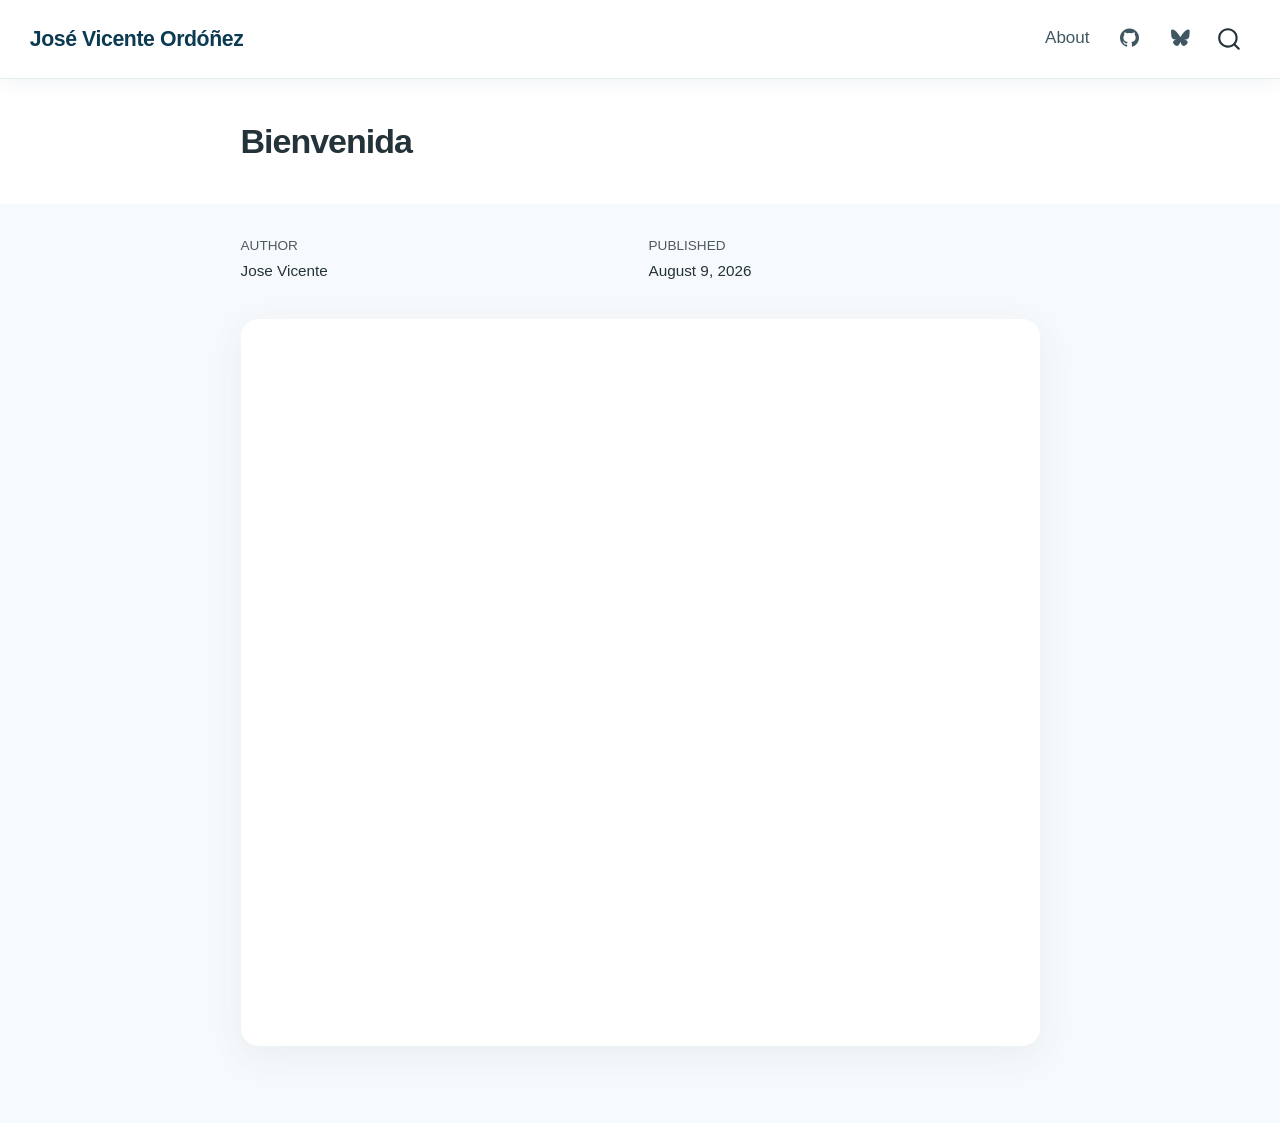
==== docs/posts/bienvenida/index.html @ db93f276 "Initial commit" ====
<!DOCTYPE html>
<html xmlns="http://www.w3.org/1999/xhtml" lang="en" xml:lang="en"><head>

<meta charset="utf-8">
<meta name="generator" content="quarto-1.9.38">

<meta name="viewport" content="width=device-width, initial-scale=1.0, user-scalable=yes">

<meta name="author" content="Jose Vicente">
<meta name="dcterms.date" content="2026-08-09">

<title>Bienvenida – José Vicente Ordóñez</title>
<style>
/* Default styles provided by pandoc.
** See https://pandoc.org/MANUAL.html#variables-for-html for config info.
*/
code{white-space: pre-wrap;}
span.smallcaps{font-variant: small-caps;}
div.columns{display: flex; gap: min(4vw, 1.5em);}
div.column{flex: auto; overflow-x: auto;}
div.hanging-indent{margin-left: 1.5em; text-indent: -1.5em;}
ul.task-list{list-style: none;}
ul.task-list li input[type="checkbox"] {
  width: 0.8em;
  margin: 0 0.8em 0.2em -1em; /* quarto-specific, see https://github.com/quarto-dev/quarto-cli/issues/4556 */ 
  vertical-align: middle;
}
</style>


<script src="../../site_libs/quarto-nav/quarto-nav.js"></script>
<script src="../../site_libs/quarto-nav/headroom.min.js"></script>
<script src="../../site_libs/clipboard/clipboard.min.js"></script>
<script src="../../site_libs/quarto-search/autocomplete.umd.js"></script>
<script src="../../site_libs/quarto-search/fuse.min.js"></script>
<script src="../../site_libs/quarto-search/quarto-search.js"></script>
<meta name="quarto:offset" content="../../">
<script src="../../site_libs/quarto-html/quarto.js" type="module"></script>
<script src="../../site_libs/quarto-html/tabsets/tabsets.js" type="module"></script>
<script src="../../site_libs/quarto-html/popper.min.js"></script>
<script src="../../site_libs/quarto-html/tippy.umd.min.js"></script>
<script src="../../site_libs/quarto-html/anchor.min.js"></script>
<link href="../../site_libs/quarto-html/tippy.css" rel="stylesheet">
<link href="../../site_libs/quarto-html/quarto-syntax-highlighting-15634bcf2e68342d4ad2dfa704d543f6.css" rel="stylesheet" id="quarto-text-highlighting-styles">
<script src="../../site_libs/bootstrap/bootstrap.min.js"></script>
<link href="../../site_libs/bootstrap/bootstrap-icons.css" rel="stylesheet">
<link href="../../site_libs/bootstrap/bootstrap-0e4c473193a64f92799b17f378828a69.min.css" rel="stylesheet" append-hash="true" id="quarto-bootstrap" data-mode="light">
<script id="quarto-search-options" type="application/json">{
  "location": "navbar",
  "copy-button": false,
  "collapse-after": 3,
  "panel-placement": "end",
  "type": "overlay",
  "limit": 50,
  "keyboard-shortcut": [
    "f",
    "/",
    "s"
  ],
  "show-item-context": false,
  "language": {
    "search-no-results-text": "No results",
    "search-matching-documents-text": "matching documents",
    "search-copy-link-title": "Copy link to search",
    "search-hide-matches-text": "Hide additional matches",
    "search-more-match-text": "more match in this document",
    "search-more-matches-text": "more matches in this document",
    "search-clear-button-title": "Clear",
    "search-text-placeholder": "",
    "search-detached-cancel-button-title": "Cancel",
    "search-submit-button-title": "Submit",
    "search-label": "Search"
  }
}</script>


<link rel="stylesheet" href="../../styles.css">
</head>

<body class="nav-fixed fullcontent quarto-light">

<div id="quarto-search-results"></div>
  <header id="quarto-header" class="headroom fixed-top quarto-banner">
    <nav class="navbar navbar-expand-lg " data-bs-theme="dark">
      <div class="navbar-container container-fluid">
      <div class="navbar-brand-container mx-auto">
    <a class="navbar-brand" href="../../index.html">
    <span class="navbar-title">José Vicente Ordóñez</span>
    </a>
  </div>
            <div id="quarto-search" class="" title="Search"></div>
          <button class="navbar-toggler" type="button" data-bs-toggle="collapse" data-bs-target="#navbarCollapse" aria-controls="navbarCollapse" role="menu" aria-expanded="false" aria-label="Toggle navigation" onclick="if (window.quartoToggleHeadroom) { window.quartoToggleHeadroom(); }">
  <span class="navbar-toggler-icon"></span>
</button>
          <div class="collapse navbar-collapse" id="navbarCollapse">
            <ul class="navbar-nav navbar-nav-scroll ms-auto">
  <li class="nav-item">
    <a class="nav-link" href="../../about.html"> 
<span class="menu-text">About</span></a>
  </li>  
  <li class="nav-item compact">
    <a class="nav-link" href="https://github.com/"> <i class="bi bi-github" role="img">
</i> 
<span class="menu-text"></span></a>
  </li>  
  <li class="nav-item compact">
    <a class="nav-link" href="https://bsky.app/"> <i class="bi bi-bluesky" role="img">
</i> 
<span class="menu-text"></span></a>
  </li>  
</ul>
          </div> <!-- /navcollapse -->
            <div class="quarto-navbar-tools">
</div>
      </div> <!-- /container-fluid -->
    </nav>
</header>
<!-- content -->
<header id="title-block-header" class="quarto-title-block default page-columns page-full">
  <div class="quarto-title-banner page-columns page-full">
    <div class="quarto-title column-body">
      <h1 class="title">Bienvenida</h1>
                      </div>
  </div>
    
  
  <div class="quarto-title-meta">

      <div>
      <div class="quarto-title-meta-heading">Author</div>
      <div class="quarto-title-meta-contents">
               <p>Jose Vicente </p>
            </div>
    </div>
      
      <div>
      <div class="quarto-title-meta-heading">Published</div>
      <div class="quarto-title-meta-contents">
        <p class="date">August 9, 2026</p>
      </div>
    </div>
    
      
    </div>
    
  
  </header><div id="quarto-content" class="quarto-container page-columns page-rows-contents page-layout-article page-navbar">
<!-- sidebar -->
<!-- margin-sidebar -->
    
<!-- main -->
<main class="content quarto-banner-title-block" id="quarto-document-content">








</main> <!-- /main -->
<script id="quarto-html-after-body" type="application/javascript">
  window.document.addEventListener("DOMContentLoaded", function (event) {
    const icon = "";
    const anchorJS = new window.AnchorJS();
    anchorJS.options = {
      placement: 'right',
      icon: icon
    };
    anchorJS.add('.anchored');
    const isCodeAnnotation = (el) => {
      for (const clz of el.classList) {
        if (clz.startsWith('code-annotation-')) {                     
          return true;
        }
      }
      return false;
    }
    const onCopySuccess = function(e) {
      // button target
      const button = e.trigger;
      // don't keep focus
      button.blur();
      // flash "checked"
      button.classList.add('code-copy-button-checked');
      var currentTitle = button.getAttribute("title");
      button.setAttribute("title", "Copied!");
      let tooltip;
      if (window.bootstrap) {
        button.setAttribute("data-bs-toggle", "tooltip");
        button.setAttribute("data-bs-placement", "left");
        button.setAttribute("data-bs-title", "Copied!");
        tooltip = new bootstrap.Tooltip(button, 
          { trigger: "manual", 
            customClass: "code-copy-button-tooltip",
            offset: [0, -8]});
        tooltip.show();    
      }
      setTimeout(function() {
        if (tooltip) {
          tooltip.hide();
          button.removeAttribute("data-bs-title");
          button.removeAttribute("data-bs-toggle");
          button.removeAttribute("data-bs-placement");
        }
        button.setAttribute("title", currentTitle);
        button.classList.remove('code-copy-button-checked');
      }, 1000);
      // clear code selection
      e.clearSelection();
    }
    const getTextToCopy = function(trigger) {
      const outerScaffold = trigger.parentElement.cloneNode(true);
      const codeEl = outerScaffold.querySelector('code');
      for (const childEl of codeEl.children) {
        if (isCodeAnnotation(childEl)) {
          childEl.remove();
        }
      }
      return codeEl.innerText;
    }
    const clipboard = new window.ClipboardJS('.code-copy-button:not([data-in-quarto-modal])', {
      text: getTextToCopy
    });
    clipboard.on('success', onCopySuccess);
    if (window.document.getElementById('quarto-embedded-source-code-modal')) {
      const clipboardModal = new window.ClipboardJS('.code-copy-button[data-in-quarto-modal]', {
        text: getTextToCopy,
        container: window.document.getElementById('quarto-embedded-source-code-modal')
      });
      clipboardModal.on('success', onCopySuccess);
    }
      var localhostRegex = new RegExp(/^(?:http|https):\/\/localhost\:?[0-9]*\//);
      var mailtoRegex = new RegExp(/^mailto:/);
        var filterRegex = new RegExp("https:\/\/your-website-url\.example\.com");
      var isInternal = (href) => {
          return filterRegex.test(href) || localhostRegex.test(href) || mailtoRegex.test(href);
      }
      // Inspect non-navigation links and adorn them if external
     var links = window.document.querySelectorAll('a[href]:not(.nav-link):not(.navbar-brand):not(.toc-action):not(.sidebar-link):not(.sidebar-item-toggle):not(.pagination-link):not(.no-external):not([aria-hidden]):not(.dropdown-item):not(.quarto-navigation-tool):not(.about-link)');
      for (var i=0; i<links.length; i++) {
        const link = links[i];
        if (!isInternal(link.href)) {
          // undo the damage that might have been done by quarto-nav.js in the case of
          // links that we want to consider external
          if (link.dataset.originalHref !== undefined) {
            link.href = link.dataset.originalHref;
          }
        }
      }
    function tippyHover(el, contentFn, onTriggerFn, onUntriggerFn) {
      const config = {
        allowHTML: true,
        maxWidth: 500,
        delay: 100,
        arrow: false,
        appendTo: function(el) {
            return el.parentElement;
        },
        interactive: true,
        interactiveBorder: 10,
        theme: 'quarto',
        placement: 'bottom-start',
      };
      if (contentFn) {
        config.content = contentFn;
      }
      if (onTriggerFn) {
        config.onTrigger = onTriggerFn;
      }
      if (onUntriggerFn) {
        config.onUntrigger = onUntriggerFn;
      }
      window.tippy(el, config); 
    }
    const noterefs = window.document.querySelectorAll('a[role="doc-noteref"]');
    for (var i=0; i<noterefs.length; i++) {
      const ref = noterefs[i];
      tippyHover(ref, function() {
        // use id or data attribute instead here
        let href = ref.getAttribute('data-footnote-href') || ref.getAttribute('href');
        try { href = new URL(href).hash; } catch {}
        const id = href.replace(/^#\/?/, "");
        const note = window.document.getElementById(id);
        if (note) {
          return note.innerHTML;
        } else {
          return "";
        }
      });
    }
    const xrefs = window.document.querySelectorAll('a.quarto-xref');
    const processXRef = (id, note) => {
      // Strip column container classes
      const stripColumnClz = (el) => {
        el.classList.remove("page-full", "page-columns");
        if (el.children) {
          for (const child of el.children) {
            stripColumnClz(child);
          }
        }
      }
      stripColumnClz(note)
      if (id === null || id.startsWith('sec-')) {
        // Special case sections, only their first couple elements
        const container = document.createElement("div");
        if (note.children && note.children.length > 2) {
          container.appendChild(note.children[0].cloneNode(true));
          for (let i = 1; i < note.children.length; i++) {
            const child = note.children[i];
            if (child.tagName === "P" && child.innerText === "") {
              continue;
            } else {
              container.appendChild(child.cloneNode(true));
              break;
            }
          }
          if (window.Quarto?.typesetMath) {
            window.Quarto.typesetMath(container);
          }
          return container.innerHTML
        } else {
          if (window.Quarto?.typesetMath) {
            window.Quarto.typesetMath(note);
          }
          return note.innerHTML;
        }
      } else {
        // Remove any anchor links if they are present
        const anchorLink = note.querySelector('a.anchorjs-link');
        if (anchorLink) {
          anchorLink.remove();
        }
        if (window.Quarto?.typesetMath) {
          window.Quarto.typesetMath(note);
        }
        if (note.classList.contains("callout")) {
          return note.outerHTML;
        } else {
          return note.innerHTML;
        }
      }
    }
    for (var i=0; i<xrefs.length; i++) {
      const xref = xrefs[i];
      tippyHover(xref, undefined, function(instance) {
        instance.disable();
        let url = xref.getAttribute('href');
        let hash = undefined; 
        if (url.startsWith('#')) {
          hash = url;
        } else {
          try { hash = new URL(url).hash; } catch {}
        }
        if (hash) {
          const id = hash.replace(/^#\/?/, "");
          const note = window.document.getElementById(id);
          if (note !== null) {
            try {
              const html = processXRef(id, note.cloneNode(true));
              instance.setContent(html);
            } finally {
              instance.enable();
              instance.show();
            }
          } else {
            // See if we can fetch this
            fetch(url.split('#')[0])
            .then(res => res.text())
            .then(html => {
              const parser = new DOMParser();
              const htmlDoc = parser.parseFromString(html, "text/html");
              const note = htmlDoc.getElementById(id);
              if (note !== null) {
                const html = processXRef(id, note);
                instance.setContent(html);
              } 
            }).finally(() => {
              instance.enable();
              instance.show();
            });
          }
        } else {
          // See if we can fetch a full url (with no hash to target)
          // This is a special case and we should probably do some content thinning / targeting
          fetch(url)
          .then(res => res.text())
          .then(html => {
            const parser = new DOMParser();
            const htmlDoc = parser.parseFromString(html, "text/html");
            const note = htmlDoc.querySelector('main.content');
            if (note !== null) {
              // This should only happen for chapter cross references
              // (since there is no id in the URL)
              // remove the first header
              if (note.children.length > 0 && note.children[0].tagName === "HEADER") {
                note.children[0].remove();
              }
              const html = processXRef(null, note);
              instance.setContent(html);
            } 
          }).finally(() => {
            instance.enable();
            instance.show();
          });
        }
      }, function(instance) {
      });
    }
        let selectedAnnoteEl;
        const selectorForAnnotation = ( cell, annotation) => {
          let cellAttr = 'data-code-cell="' + cell + '"';
          let lineAttr = 'data-code-annotation="' +  annotation + '"';
          const selector = 'span[' + cellAttr + '][' + lineAttr + ']';
          return selector;
        }
        const selectCodeLines = (annoteEl) => {
          const doc = window.document;
          const targetCell = annoteEl.getAttribute("data-target-cell");
          const targetAnnotation = annoteEl.getAttribute("data-target-annotation");
          const annoteSpan = window.document.querySelector(selectorForAnnotation(targetCell, targetAnnotation));
          const lines = annoteSpan.getAttribute("data-code-lines").split(",");
          const lineIds = lines.map((line) => {
            return targetCell + "-" + line;
          })
          let top = null;
          let height = null;
          let parent = null;
          if (lineIds.length > 0) {
              //compute the position of the single el (top and bottom and make a div)
              const el = window.document.getElementById(lineIds[0]);
              top = el.offsetTop;
              height = el.offsetHeight;
              parent = el.parentElement.parentElement;
            if (lineIds.length > 1) {
              const lastEl = window.document.getElementById(lineIds[lineIds.length - 1]);
              const bottom = lastEl.offsetTop + lastEl.offsetHeight;
              height = bottom - top;
            }
            if (top !== null && height !== null && parent !== null) {
              // cook up a div (if necessary) and position it 
              let div = window.document.getElementById("code-annotation-line-highlight");
              if (div === null) {
                div = window.document.createElement("div");
                div.setAttribute("id", "code-annotation-line-highlight");
                div.style.position = 'absolute';
                parent.appendChild(div);
              }
              div.style.top = top - 2 + "px";
              div.style.height = height + 4 + "px";
              div.style.left = 0;
              let gutterDiv = window.document.getElementById("code-annotation-line-highlight-gutter");
              if (gutterDiv === null) {
                gutterDiv = window.document.createElement("div");
                gutterDiv.setAttribute("id", "code-annotation-line-highlight-gutter");
                gutterDiv.style.position = 'absolute';
                const codeCell = window.document.getElementById(targetCell);
                const gutter = codeCell.querySelector('.code-annotation-gutter');
                gutter.appendChild(gutterDiv);
              }
              gutterDiv.style.top = top - 2 + "px";
              gutterDiv.style.height = height + 4 + "px";
            }
            selectedAnnoteEl = annoteEl;
          }
        };
        const unselectCodeLines = () => {
          const elementsIds = ["code-annotation-line-highlight", "code-annotation-line-highlight-gutter"];
          elementsIds.forEach((elId) => {
            const div = window.document.getElementById(elId);
            if (div) {
              div.remove();
            }
          });
          selectedAnnoteEl = undefined;
        };
          // Handle positioning of the toggle
      window.addEventListener(
        "resize",
        throttle(() => {
          elRect = undefined;
          if (selectedAnnoteEl) {
            selectCodeLines(selectedAnnoteEl);
          }
        }, 10)
      );
      function throttle(fn, ms) {
      let throttle = false;
      let timer;
        return (...args) => {
          if(!throttle) { // first call gets through
              fn.apply(this, args);
              throttle = true;
          } else { // all the others get throttled
              if(timer) clearTimeout(timer); // cancel #2
              timer = setTimeout(() => {
                fn.apply(this, args);
                timer = throttle = false;
              }, ms);
          }
        };
      }
        // Attach click handler to the DT
        const annoteDls = window.document.querySelectorAll('dt[data-target-cell]');
        for (const annoteDlNode of annoteDls) {
          annoteDlNode.addEventListener('click', (event) => {
            const clickedEl = event.target;
            if (clickedEl !== selectedAnnoteEl) {
              unselectCodeLines();
              const activeEl = window.document.querySelector('dt[data-target-cell].code-annotation-active');
              if (activeEl) {
                activeEl.classList.remove('code-annotation-active');
              }
              selectCodeLines(clickedEl);
              clickedEl.classList.add('code-annotation-active');
            } else {
              // Unselect the line
              unselectCodeLines();
              clickedEl.classList.remove('code-annotation-active');
            }
          });
        }
    const findCites = (el) => {
      const parentEl = el.parentElement;
      if (parentEl) {
        const cites = parentEl.dataset.cites;
        if (cites) {
          return {
            el,
            cites: cites.split(' ')
          };
        } else {
          return findCites(el.parentElement)
        }
      } else {
        return undefined;
      }
    };
    var bibliorefs = window.document.querySelectorAll('a[role="doc-biblioref"]');
    for (var i=0; i<bibliorefs.length; i++) {
      const ref = bibliorefs[i];
      const citeInfo = findCites(ref);
      if (citeInfo) {
        tippyHover(citeInfo.el, function() {
          var popup = window.document.createElement('div');
          citeInfo.cites.forEach(function(cite) {
            var citeDiv = window.document.createElement('div');
            citeDiv.classList.add('hanging-indent');
            citeDiv.classList.add('csl-entry');
            var biblioDiv = window.document.getElementById('ref-' + cite);
            if (biblioDiv) {
              citeDiv.innerHTML = biblioDiv.innerHTML;
            }
            popup.appendChild(citeDiv);
          });
          return popup.innerHTML;
        });
      }
    }
  });
  </script>
</div> <!-- /content -->




</body></html>
---- docs/site_libs/quarto-html/tippy.css ----
.tippy-box[data-animation=fade][data-state=hidden]{opacity:0}[data-tippy-root]{max-width:calc(100vw - 10px)}.tippy-box{position:relative;background-color:#333;color:#fff;border-radius:4px;font-size:14px;line-height:1.4;white-space:normal;outline:0;transition-property:transform,visibility,opacity}.tippy-box[data-placement^=top]>.tippy-arrow{bottom:0}.tippy-box[data-placement^=top]>.tippy-arrow:before{bottom:-7px;left:0;border-width:8px 8px 0;border-top-color:initial;transform-origin:center top}.tippy-box[data-placement^=bottom]>.tippy-arrow{top:0}.tippy-box[data-placement^=bottom]>.tippy-arrow:before{top:-7px;left:0;border-width:0 8px 8px;border-bottom-color:initial;transform-origin:center bottom}.tippy-box[data-placement^=left]>.tippy-arrow{right:0}.tippy-box[data-placement^=left]>.tippy-arrow:before{border-width:8px 0 8px 8px;border-left-color:initial;right:-7px;transform-origin:center left}.tippy-box[data-placement^=right]>.tippy-arrow{left:0}.tippy-box[data-placement^=right]>.tippy-arrow:before{left:-7px;border-width:8px 8px 8px 0;border-right-color:initial;transform-origin:center right}.tippy-box[data-inertia][data-state=visible]{transition-timing-function:cubic-bezier(.54,1.5,.38,1.11)}.tippy-arrow{width:16px;height:16px;color:#333}.tippy-arrow:before{content:"";position:absolute;border-color:transparent;border-style:solid}.tippy-content{position:relative;padding:5px 9px;z-index:1}
---- docs/site_libs/quarto-html/quarto-syntax-highlighting-15634bcf2e68342d4ad2dfa704d543f6.css ----
/* quarto syntax highlight colors */
:root {
  --quarto-hl-ot-color: #003B4F;
  --quarto-hl-at-color: #657422;
  --quarto-hl-ss-color: #20794D;
  --quarto-hl-an-color: #5E5E5E;
  --quarto-hl-fu-color: #4758AB;
  --quarto-hl-st-color: #20794D;
  --quarto-hl-cf-color: #003B4F;
  --quarto-hl-op-color: #5E5E5E;
  --quarto-hl-er-color: #AD0000;
  --quarto-hl-bn-color: #AD0000;
  --quarto-hl-al-color: #AD0000;
  --quarto-hl-va-color: #111111;
  --quarto-hl-bu-color: inherit;
  --quarto-hl-ex-color: inherit;
  --quarto-hl-pp-color: #AD0000;
  --quarto-hl-in-color: #5E5E5E;
  --quarto-hl-vs-color: #20794D;
  --quarto-hl-wa-color: #5E5E5E;
  --quarto-hl-do-color: #5E5E5E;
  --quarto-hl-im-color: #00769E;
  --quarto-hl-ch-color: #20794D;
  --quarto-hl-dt-color: #AD0000;
  --quarto-hl-fl-color: #AD0000;
  --quarto-hl-co-color: #5E5E5E;
  --quarto-hl-cv-color: #5E5E5E;
  --quarto-hl-cn-color: #8f5902;
  --quarto-hl-sc-color: #5E5E5E;
  --quarto-hl-dv-color: #AD0000;
  --quarto-hl-kw-color: #003B4F;
}

/* other quarto variables */
:root {
  --quarto-font-monospace: SFMono-Regular, Menlo, Monaco, Consolas, "Liberation Mono", "Courier New", monospace;
}

/* syntax highlight based on Pandoc's rules */
pre > code.sourceCode > span {
  color: #003B4F;
}

code.sourceCode > span {
  color: #003B4F;
}

div.sourceCode,
div.sourceCode pre.sourceCode {
  color: #003B4F;
}

/* Normal */
code span {
  color: #003B4F;
}

/* Alert */
code span.al {
  color: #AD0000;
  font-style: inherit;
}

/* Annotation */
code span.an {
  color: #5E5E5E;
  font-style: inherit;
}

/* Attribute */
code span.at {
  color: #657422;
  font-style: inherit;
}

/* BaseN */
code span.bn {
  color: #AD0000;
  font-style: inherit;
}

/* BuiltIn */
code span.bu {
  font-style: inherit;
}

/* ControlFlow */
code span.cf {
  color: #003B4F;
  font-weight: bold;
  font-style: inherit;
}

/* Char */
code span.ch {
  color: #20794D;
  font-style: inherit;
}

/* Constant */
code span.cn {
  color: #8f5902;
  font-style: inherit;
}

/* Comment */
code span.co {
  color: #5E5E5E;
  font-style: inherit;
}

/* CommentVar */
code span.cv {
  color: #5E5E5E;
  font-style: italic;
}

/* Documentation */
code span.do {
  color: #5E5E5E;
  font-style: italic;
}

/* DataType */
code span.dt {
  color: #AD0000;
  font-style: inherit;
}

/* DecVal */
code span.dv {
  color: #AD0000;
  font-style: inherit;
}

/* Error */
code span.er {
  color: #AD0000;
  font-style: inherit;
}

/* Extension */
code span.ex {
  font-style: inherit;
}

/* Float */
code span.fl {
  color: #AD0000;
  font-style: inherit;
}

/* Function */
code span.fu {
  color: #4758AB;
  font-style: inherit;
}

/* Import */
code span.im {
  color: #00769E;
  font-style: inherit;
}

/* Information */
code span.in {
  color: #5E5E5E;
  font-style: inherit;
}

/* Keyword */
code span.kw {
  color: #003B4F;
  font-weight: bold;
  font-style: inherit;
}

/* Operator */
code span.op {
  color: #5E5E5E;
  font-style: inherit;
}

/* Other */
code span.ot {
  color: #003B4F;
  font-style: inherit;
}

/* Preprocessor */
code span.pp {
  color: #AD0000;
  font-style: inherit;
}

/* SpecialChar */
code span.sc {
  color: #5E5E5E;
  font-style: inherit;
}

/* SpecialString */
code span.ss {
  color: #20794D;
  font-style: inherit;
}

/* String */
code span.st {
  color: #20794D;
  font-style: inherit;
}

/* Variable */
code span.va {
  color: #111111;
  font-style: inherit;
}

/* VerbatimString */
code span.vs {
  color: #20794D;
  font-style: inherit;
}

/* Warning */
code span.wa {
  color: #5E5E5E;
  font-style: italic;
}

.prevent-inlining {
  content: "</";
}

/*# sourceMappingURL=f23921c56f73e400b49028c9186a1aa0.css.map */
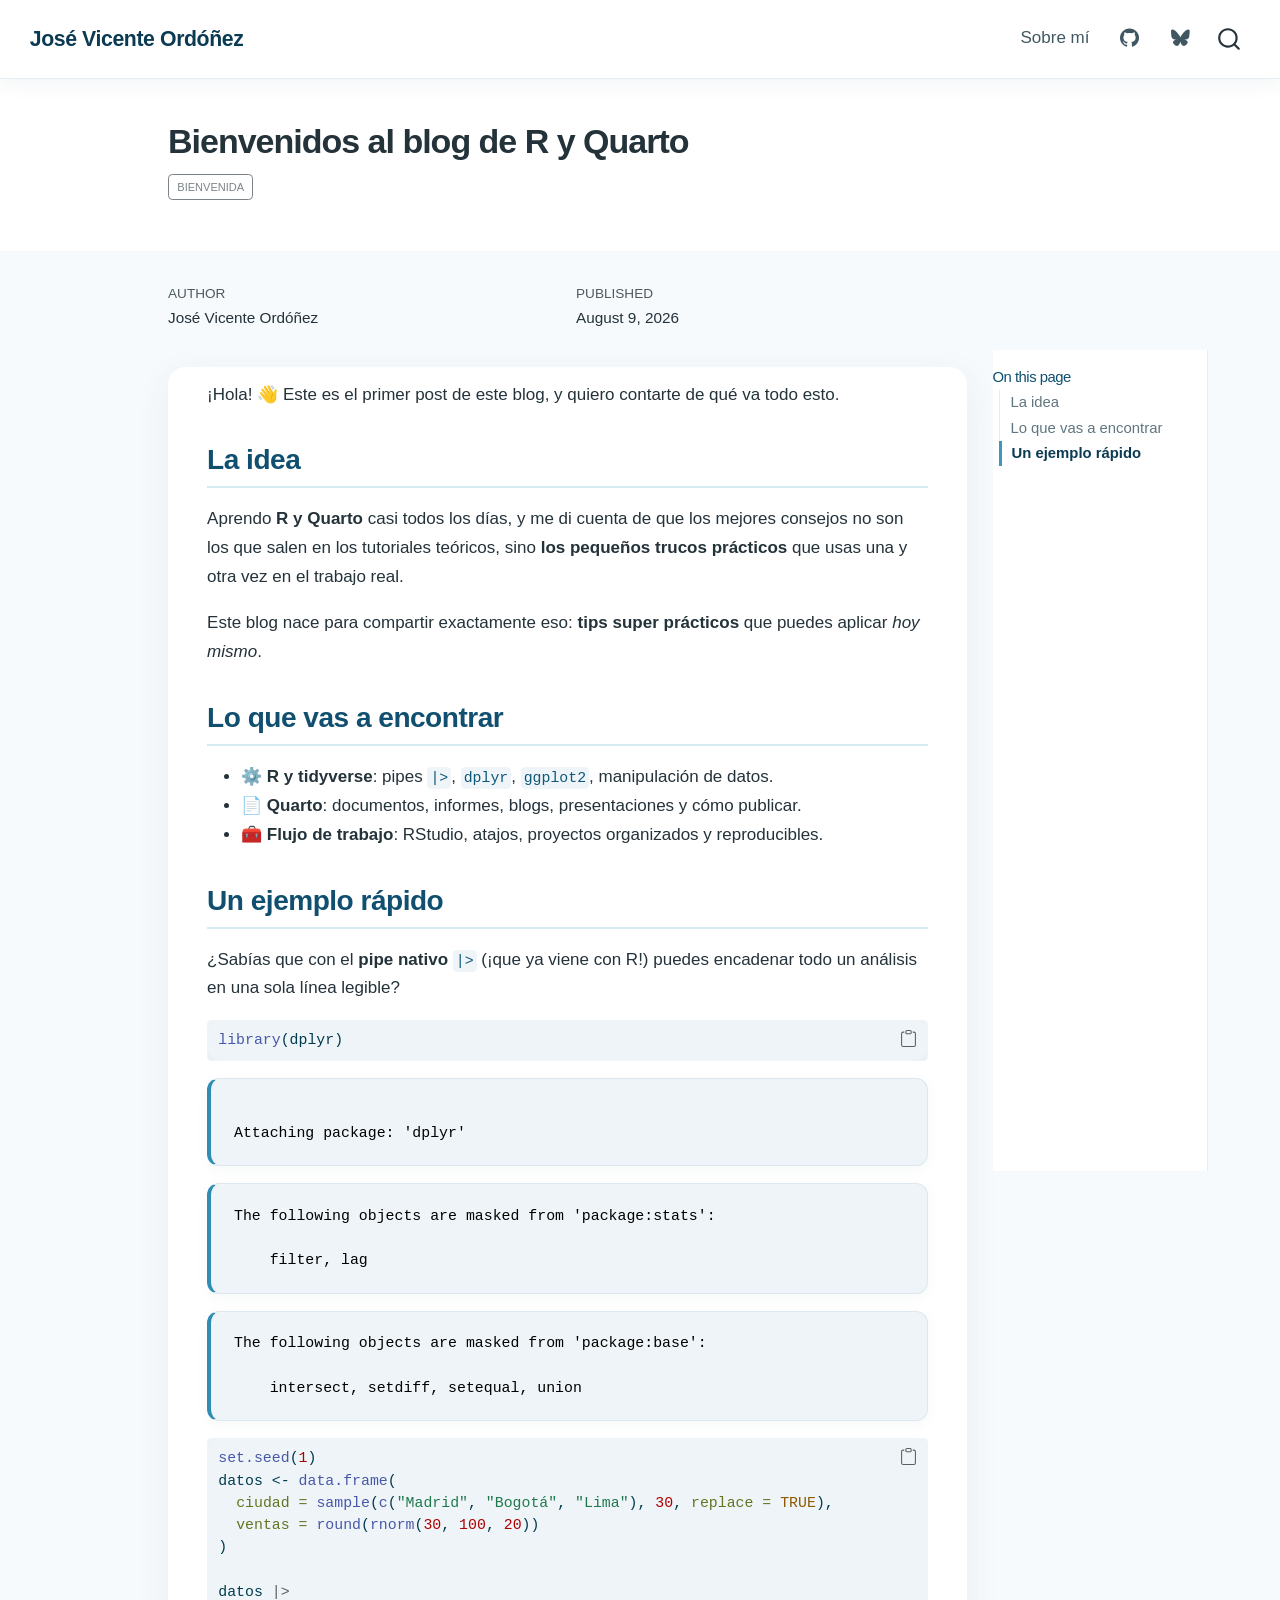
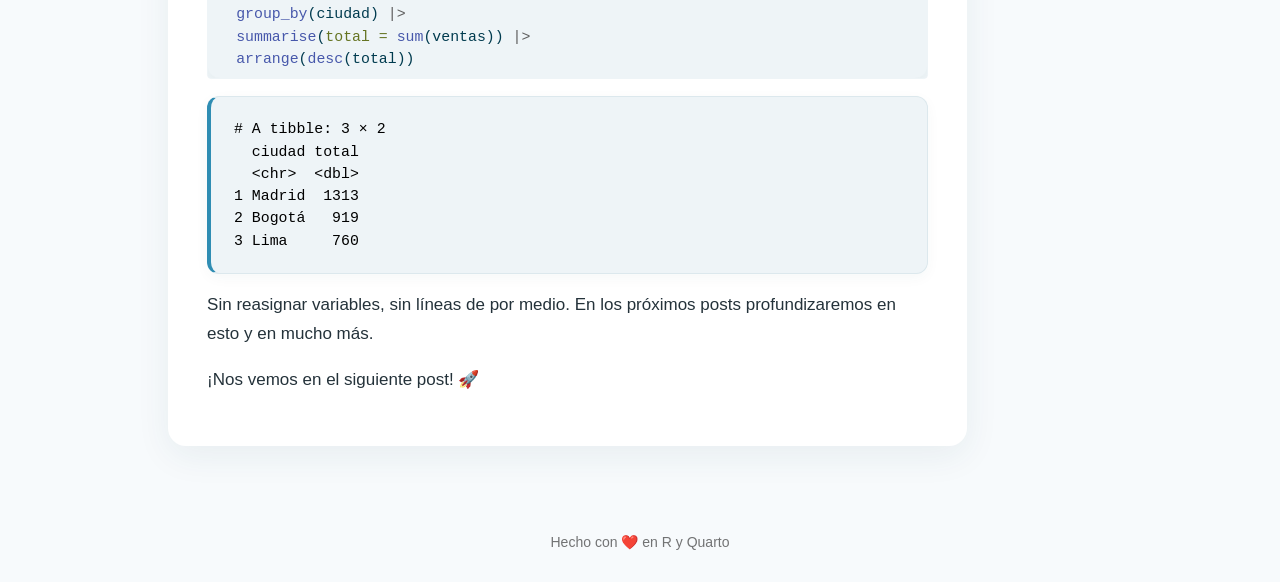
==== commit bc08bbfc: "Actualiza foto de perfil a profile.png" ====
--- a/docs/posts/bienvenida/index.html
+++ b/docs/posts/bienvenida/index.html
@@ -6,10 +6,10 @@
 
 <meta name="viewport" content="width=device-width, initial-scale=1.0, user-scalable=yes">
 
-<meta name="author" content="Jose Vicente">
+<meta name="author" content="José Vicente Ordóñez">
 <meta name="dcterms.date" content="2026-08-09">
 
-<title>Bienvenida – José Vicente Ordóñez</title>
+<title>Bienvenidos al blog de R y Quarto – José Vicente Ordóñez</title>
 <style>
 /* Default styles provided by pandoc.
 ** See https://pandoc.org/MANUAL.html#variables-for-html for config info.
@@ -24,6 +24,41 @@
   width: 0.8em;
   margin: 0 0.8em 0.2em -1em; /* quarto-specific, see https://github.com/quarto-dev/quarto-cli/issues/4556 */ 
   vertical-align: middle;
+}
+/* CSS for syntax highlighting */
+html { -webkit-text-size-adjust: 100%; }
+pre > code.sourceCode { white-space: pre; position: relative; }
+pre > code.sourceCode > span { display: inline-block; line-height: 1.25; }
+pre > code.sourceCode > span:empty { height: 1.2em; }
+.sourceCode { overflow: visible; }
+code.sourceCode > span { color: inherit; text-decoration: inherit; }
+div.sourceCode { margin: 1em 0; }
+pre.sourceCode { margin: 0; }
+@media screen {
+div.sourceCode { overflow: auto; }
+}
+@media print {
+pre > code.sourceCode { white-space: pre-wrap; }
+pre > code.sourceCode > span { text-indent: -5em; padding-left: 5em; }
+}
+pre.numberSource code
+  { counter-reset: source-line 0; }
+pre.numberSource code > span
+  { position: relative; left: -4em; counter-increment: source-line; }
+pre.numberSource code > span > a:first-child::before
+  { content: counter(source-line);
+    position: relative; left: -1em; text-align: right; vertical-align: baseline;
+    border: none; display: inline-block;
+    -webkit-touch-callout: none; -webkit-user-select: none;
+    -khtml-user-select: none; -moz-user-select: none;
+    -ms-user-select: none; user-select: none;
+    padding: 0 4px; width: 4em;
+  }
+pre.numberSource { margin-left: 3em;  padding-left: 4px; }
+div.sourceCode
+  {   }
+@media screen {
+pre > code.sourceCode > span > a:first-child::before { text-decoration: underline; }
 }
 </style>
 
@@ -44,7 +79,7 @@
 <link href="../../site_libs/quarto-html/quarto-syntax-highlighting-15634bcf2e68342d4ad2dfa704d543f6.css" rel="stylesheet" id="quarto-text-highlighting-styles">
 <script src="../../site_libs/bootstrap/bootstrap.min.js"></script>
 <link href="../../site_libs/bootstrap/bootstrap-icons.css" rel="stylesheet">
-<link href="../../site_libs/bootstrap/bootstrap-0e4c473193a64f92799b17f378828a69.min.css" rel="stylesheet" append-hash="true" id="quarto-bootstrap" data-mode="light">
+<link href="../../site_libs/bootstrap/bootstrap-fc3e0e11034d52fcd2f9e0a5364c13c6.min.css" rel="stylesheet" append-hash="true" id="quarto-bootstrap" data-mode="light">
 <script id="quarto-search-options" type="application/json">{
   "location": "navbar",
   "copy-button": false,
@@ -75,9 +110,21 @@
 
 
 <link rel="stylesheet" href="../../styles.css">
+<meta property="og:title" content="Bienvenidos al blog de R y Quarto – José Vicente Ordóñez">
+<meta property="og:description" content="Blog con tips super prácticos de R y Quarto para aprender cada día">
+<meta property="og:image" content="https://josevicente1980.github.io/Mi_primer_blog/profile.png">
+<meta property="og:site_name" content="José Vicente Ordóñez">
+<meta property="og:image:height" content="884">
+<meta property="og:image:width" content="577">
+<meta name="twitter:title" content="Bienvenidos al blog de R y Quarto – José Vicente Ordóñez">
+<meta name="twitter:description" content="Blog con tips super prácticos de R y Quarto para aprender cada día">
+<meta name="twitter:image" content="https://josevicente1980.github.io/Mi_primer_blog/profile.png">
+<meta name="twitter:image-height" content="884">
+<meta name="twitter:image-width" content="577">
+<meta name="twitter:card" content="summary_large_image">
 </head>
 
-<body class="nav-fixed fullcontent quarto-light">
+<body class="nav-fixed quarto-light">
 
 <div id="quarto-search-results"></div>
   <header id="quarto-header" class="headroom fixed-top quarto-banner">
@@ -96,7 +143,7 @@
             <ul class="navbar-nav navbar-nav-scroll ms-auto">
   <li class="nav-item">
     <a class="nav-link" href="../../about.html"> 
-<span class="menu-text">About</span></a>
+<span class="menu-text">Sobre mí</span></a>
   </li>  
   <li class="nav-item compact">
     <a class="nav-link" href="https://github.com/"> <i class="bi bi-github" role="img">
@@ -119,8 +166,11 @@
 <header id="title-block-header" class="quarto-title-block default page-columns page-full">
   <div class="quarto-title-banner page-columns page-full">
     <div class="quarto-title column-body">
-      <h1 class="title">Bienvenida</h1>
-                      </div>
+      <h1 class="title">Bienvenidos al blog de R y Quarto</h1>
+                                <div class="quarto-categories">
+                <div class="quarto-category">bienvenida</div>
+              </div>
+                  </div>
   </div>
     
   
@@ -129,7 +179,7 @@
       <div>
       <div class="quarto-title-meta-heading">Author</div>
       <div class="quarto-title-meta-contents">
-               <p>Jose Vicente </p>
+               <p>José Vicente Ordóñez </p>
             </div>
     </div>
       
@@ -147,7 +197,17 @@
   </header><div id="quarto-content" class="quarto-container page-columns page-rows-contents page-layout-article page-navbar">
 <!-- sidebar -->
 <!-- margin-sidebar -->
-    
+    <div id="quarto-margin-sidebar" class="sidebar margin-sidebar">
+        <nav id="TOC" role="doc-toc" class="toc-active">
+    <h2 id="toc-title">On this page</h2>
+   
+  <ul>
+  <li><a href="#la-idea" id="toc-la-idea" class="nav-link active" data-scroll-target="#la-idea">La idea</a></li>
+  <li><a href="#lo-que-vas-a-encontrar" id="toc-lo-que-vas-a-encontrar" class="nav-link" data-scroll-target="#lo-que-vas-a-encontrar">Lo que vas a encontrar</a></li>
+  <li><a href="#un-ejemplo-rápido" id="toc-un-ejemplo-rápido" class="nav-link" data-scroll-target="#un-ejemplo-rápido">Un ejemplo rápido</a></li>
+  </ul>
+</nav>
+    </div>
 <!-- main -->
 <main class="content quarto-banner-title-block" id="quarto-document-content">
 
@@ -155,8 +215,63 @@
 
 
 
-
-
+<p>¡Hola! 👋 Este es el primer post de este blog, y quiero contarte de qué va todo esto.</p>
+<section id="la-idea" class="level2">
+<h2 class="anchored" data-anchor-id="la-idea">La idea</h2>
+<p>Aprendo <strong>R y Quarto</strong> casi todos los días, y me di cuenta de que los mejores consejos no son los que salen en los tutoriales teóricos, sino <strong>los pequeños trucos prácticos</strong> que usas una y otra vez en el trabajo real.</p>
+<p>Este blog nace para compartir exactamente eso: <strong>tips super prácticos</strong> que puedes aplicar <em>hoy mismo</em>.</p>
+</section>
+<section id="lo-que-vas-a-encontrar" class="level2">
+<h2 class="anchored" data-anchor-id="lo-que-vas-a-encontrar">Lo que vas a encontrar</h2>
+<ul>
+<li>⚙️ <strong>R y tidyverse</strong>: pipes <code>|&gt;</code>, <code>dplyr</code>, <code>ggplot2</code>, manipulación de datos.</li>
+<li>📄 <strong>Quarto</strong>: documentos, informes, blogs, presentaciones y cómo publicar.</li>
+<li>🧰 <strong>Flujo de trabajo</strong>: RStudio, atajos, proyectos organizados y reproducibles.</li>
+</ul>
+</section>
+<section id="un-ejemplo-rápido" class="level2">
+<h2 class="anchored" data-anchor-id="un-ejemplo-rápido">Un ejemplo rápido</h2>
+<p>¿Sabías que con el <strong>pipe nativo</strong> <code>|&gt;</code> (¡que ya viene con R!) puedes encadenar todo un análisis en una sola línea legible?</p>
+<div class="cell">
+<div class="code-copy-outer-scaffold"><div class="sourceCode cell-code" id="cb1"><pre class="sourceCode r code-with-copy"><code class="sourceCode r"><span id="cb1-1"><a href="#cb1-1" aria-hidden="true" tabindex="-1"></a><span class="fu">library</span>(dplyr)</span></code></pre></div><button title="Copy to Clipboard" class="code-copy-button"><i class="bi"></i></button></div>
+<div class="cell-output cell-output-stderr">
+<pre><code>
+Attaching package: 'dplyr'</code></pre>
+</div>
+<div class="cell-output cell-output-stderr">
+<pre><code>The following objects are masked from 'package:stats':
+
+    filter, lag</code></pre>
+</div>
+<div class="cell-output cell-output-stderr">
+<pre><code>The following objects are masked from 'package:base':
+
+    intersect, setdiff, setequal, union</code></pre>
+</div>
+<div class="code-copy-outer-scaffold"><div class="sourceCode cell-code" id="cb5"><pre class="sourceCode r code-with-copy"><code class="sourceCode r"><span id="cb5-1"><a href="#cb5-1" aria-hidden="true" tabindex="-1"></a><span class="fu">set.seed</span>(<span class="dv">1</span>)</span>
+<span id="cb5-2"><a href="#cb5-2" aria-hidden="true" tabindex="-1"></a>datos <span class="ot">&lt;-</span> <span class="fu">data.frame</span>(</span>
+<span id="cb5-3"><a href="#cb5-3" aria-hidden="true" tabindex="-1"></a>  <span class="at">ciudad =</span> <span class="fu">sample</span>(<span class="fu">c</span>(<span class="st">"Madrid"</span>, <span class="st">"Bogotá"</span>, <span class="st">"Lima"</span>), <span class="dv">30</span>, <span class="at">replace =</span> <span class="cn">TRUE</span>),</span>
+<span id="cb5-4"><a href="#cb5-4" aria-hidden="true" tabindex="-1"></a>  <span class="at">ventas =</span> <span class="fu">round</span>(<span class="fu">rnorm</span>(<span class="dv">30</span>, <span class="dv">100</span>, <span class="dv">20</span>))</span>
+<span id="cb5-5"><a href="#cb5-5" aria-hidden="true" tabindex="-1"></a>)</span>
+<span id="cb5-6"><a href="#cb5-6" aria-hidden="true" tabindex="-1"></a></span>
+<span id="cb5-7"><a href="#cb5-7" aria-hidden="true" tabindex="-1"></a>datos <span class="sc">|&gt;</span></span>
+<span id="cb5-8"><a href="#cb5-8" aria-hidden="true" tabindex="-1"></a>  <span class="fu">group_by</span>(ciudad) <span class="sc">|&gt;</span></span>
+<span id="cb5-9"><a href="#cb5-9" aria-hidden="true" tabindex="-1"></a>  <span class="fu">summarise</span>(<span class="at">total =</span> <span class="fu">sum</span>(ventas)) <span class="sc">|&gt;</span></span>
+<span id="cb5-10"><a href="#cb5-10" aria-hidden="true" tabindex="-1"></a>  <span class="fu">arrange</span>(<span class="fu">desc</span>(total))</span></code></pre></div><button title="Copy to Clipboard" class="code-copy-button"><i class="bi"></i></button></div>
+<div class="cell-output cell-output-stdout">
+<pre><code># A tibble: 3 × 2
+  ciudad total
+  &lt;chr&gt;  &lt;dbl&gt;
+1 Madrid  1313
+2 Bogotá   919
+3 Lima     760</code></pre>
+</div>
+</div>
+<p>Sin reasignar variables, sin líneas de por medio. En los próximos posts profundizaremos en esto y en mucho más.</p>
+<p>¡Nos vemos en el siguiente post! 🚀</p>
+
+
+</section>
 
 </main> <!-- /main -->
 <script id="quarto-html-after-body" type="application/javascript">
@@ -232,7 +347,7 @@
     }
       var localhostRegex = new RegExp(/^(?:http|https):\/\/localhost\:?[0-9]*\//);
       var mailtoRegex = new RegExp(/^mailto:/);
-        var filterRegex = new RegExp("https:\/\/your-website-url\.example\.com");
+        var filterRegex = new RegExp("https:\/\/josevicente1980\.github\.io\/Mi_primer_blog\/");
       var isInternal = (href) => {
           return filterRegex.test(href) || localhostRegex.test(href) || mailtoRegex.test(href);
       }
@@ -560,6 +675,19 @@
   });
   </script>
 </div> <!-- /content -->
+<footer class="footer">
+  <div class="nav-footer">
+    <div class="nav-footer-left">
+      &nbsp;
+    </div>   
+    <div class="nav-footer-center">
+<p>Hecho con ❤️ en R y Quarto</p>
+</div>
+    <div class="nav-footer-right">
+      &nbsp;
+    </div>
+  </div>
+</footer>
 
 
 
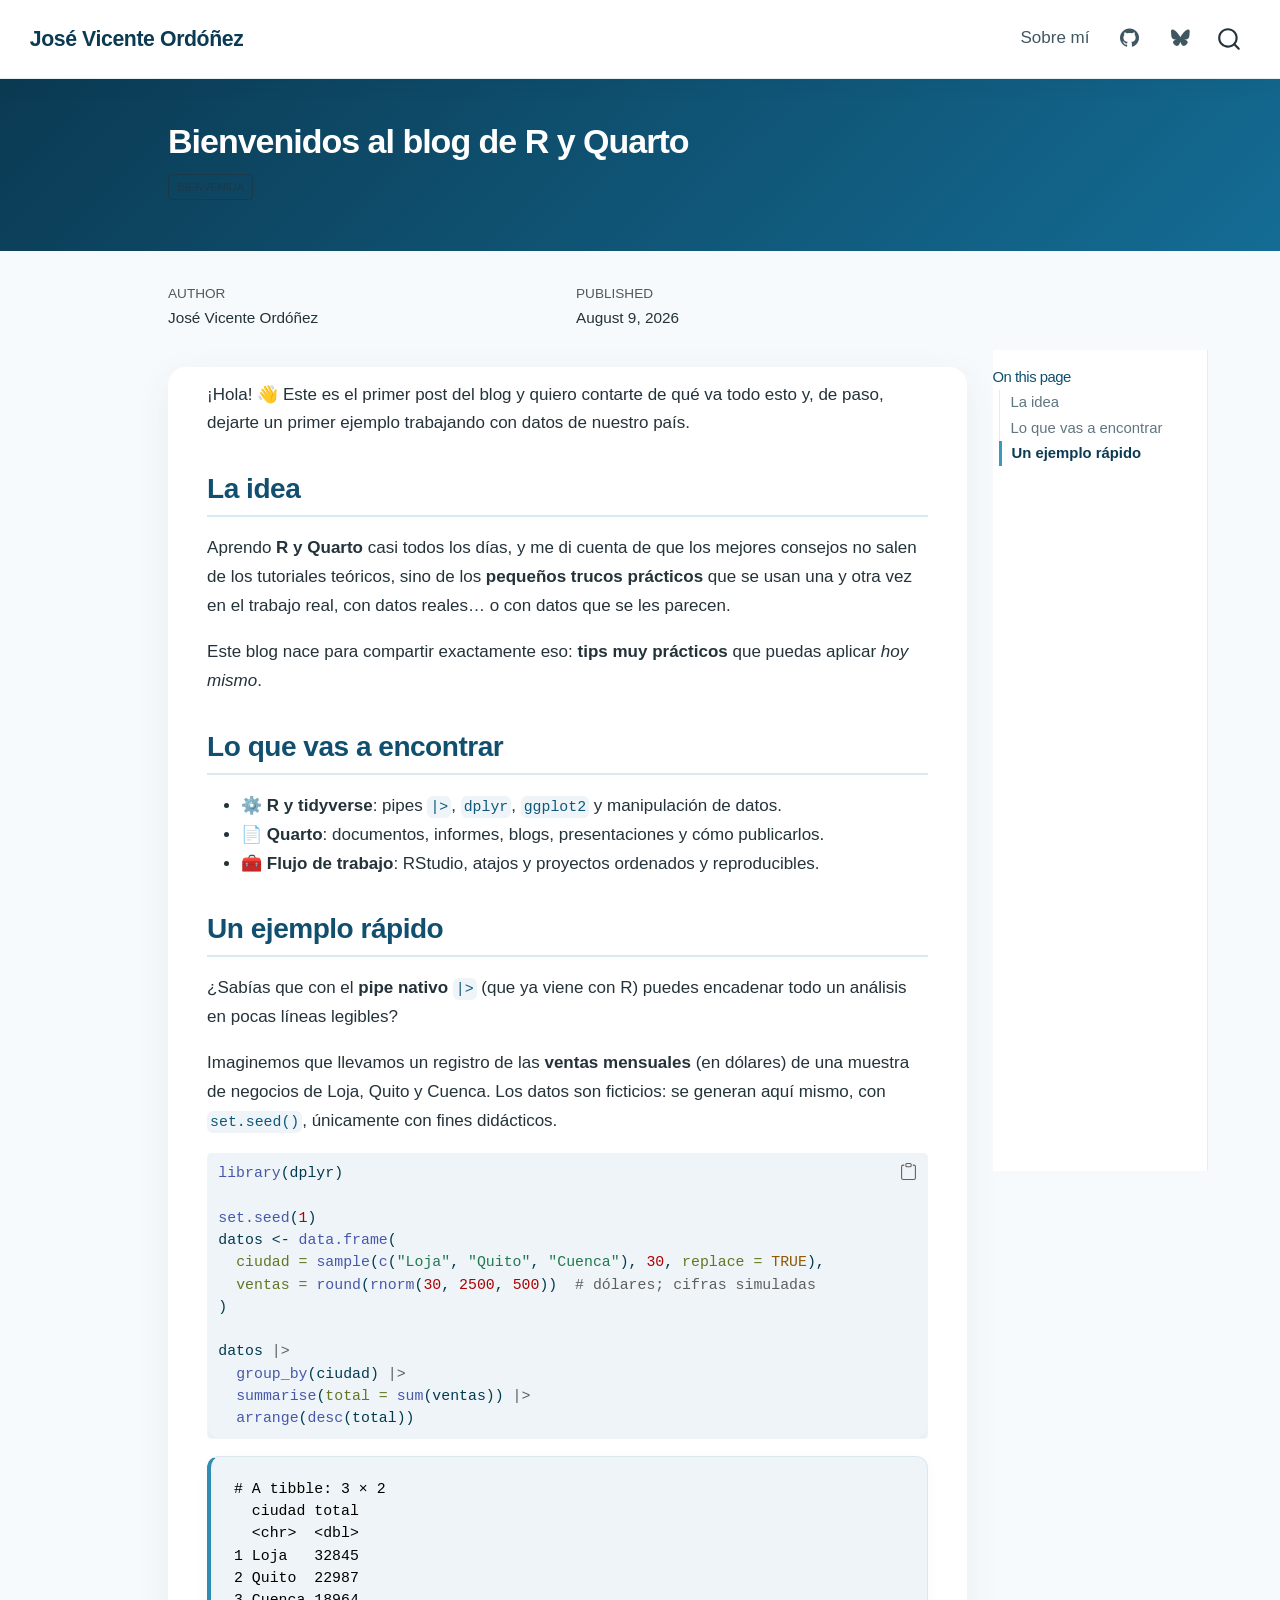
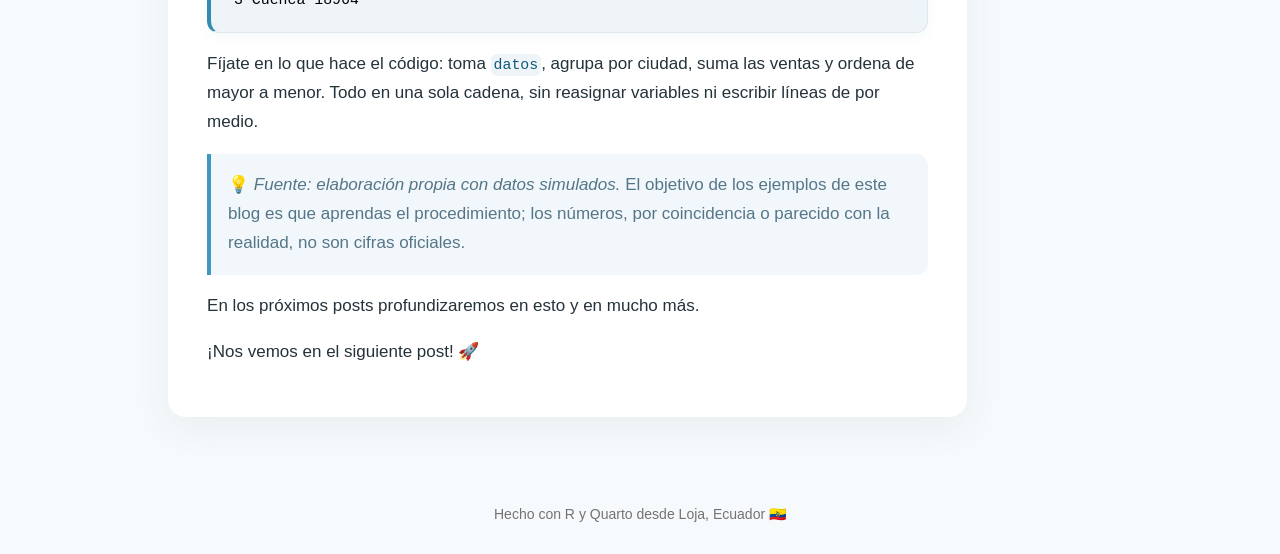
==== commit 86b78562: "Mejora integral del blog: contenido, ejemplos Ecuador, tablas, graficos y diseno" ====
--- a/docs/posts/bienvenida/index.html
+++ b/docs/posts/bienvenida/index.html
@@ -111,13 +111,13 @@
 
 <link rel="stylesheet" href="../../styles.css">
 <meta property="og:title" content="Bienvenidos al blog de R y Quarto – José Vicente Ordóñez">
-<meta property="og:description" content="Blog con tips super prácticos de R y Quarto para aprender cada día">
+<meta property="og:description" content="Blog de R, Quarto y análisis de datos con ejemplos prácticos, reproducibles y en español, escritos desde Loja, Ecuador.">
 <meta property="og:image" content="https://josevicente1980.github.io/Mi_primer_blog/profile.png">
 <meta property="og:site_name" content="José Vicente Ordóñez">
 <meta property="og:image:height" content="884">
 <meta property="og:image:width" content="577">
 <meta name="twitter:title" content="Bienvenidos al blog de R y Quarto – José Vicente Ordóñez">
-<meta name="twitter:description" content="Blog con tips super prácticos de R y Quarto para aprender cada día">
+<meta name="twitter:description" content="Blog de R, Quarto y análisis de datos con ejemplos prácticos, reproducibles y en español, escritos desde Loja, Ecuador.">
 <meta name="twitter:image" content="https://josevicente1980.github.io/Mi_primer_blog/profile.png">
 <meta name="twitter:image-height" content="884">
 <meta name="twitter:image-width" content="577">
@@ -146,7 +146,7 @@
 <span class="menu-text">Sobre mí</span></a>
   </li>  
   <li class="nav-item compact">
-    <a class="nav-link" href="https://github.com/"> <i class="bi bi-github" role="img">
+    <a class="nav-link" href="https://github.com/josevicente1980"> <i class="bi bi-github" role="img">
 </i> 
 <span class="menu-text"></span></a>
   </li>  
@@ -215,59 +215,51 @@
 
 
 
-<p>¡Hola! 👋 Este es el primer post de este blog, y quiero contarte de qué va todo esto.</p>
+<p>¡Hola! 👋 Este es el primer post del blog y quiero contarte de qué va todo esto y, de paso, dejarte un primer ejemplo trabajando con datos de nuestro país.</p>
 <section id="la-idea" class="level2">
 <h2 class="anchored" data-anchor-id="la-idea">La idea</h2>
-<p>Aprendo <strong>R y Quarto</strong> casi todos los días, y me di cuenta de que los mejores consejos no son los que salen en los tutoriales teóricos, sino <strong>los pequeños trucos prácticos</strong> que usas una y otra vez en el trabajo real.</p>
-<p>Este blog nace para compartir exactamente eso: <strong>tips super prácticos</strong> que puedes aplicar <em>hoy mismo</em>.</p>
+<p>Aprendo <strong>R y Quarto</strong> casi todos los días, y me di cuenta de que los mejores consejos no salen de los tutoriales teóricos, sino de los <strong>pequeños trucos prácticos</strong> que se usan una y otra vez en el trabajo real, con datos reales… o con datos que se les parecen.</p>
+<p>Este blog nace para compartir exactamente eso: <strong>tips muy prácticos</strong> que puedas aplicar <em>hoy mismo</em>.</p>
 </section>
 <section id="lo-que-vas-a-encontrar" class="level2">
 <h2 class="anchored" data-anchor-id="lo-que-vas-a-encontrar">Lo que vas a encontrar</h2>
 <ul>
-<li>⚙️ <strong>R y tidyverse</strong>: pipes <code>|&gt;</code>, <code>dplyr</code>, <code>ggplot2</code>, manipulación de datos.</li>
-<li>📄 <strong>Quarto</strong>: documentos, informes, blogs, presentaciones y cómo publicar.</li>
-<li>🧰 <strong>Flujo de trabajo</strong>: RStudio, atajos, proyectos organizados y reproducibles.</li>
+<li>⚙️ <strong>R y tidyverse</strong>: pipes <code>|&gt;</code>, <code>dplyr</code>, <code>ggplot2</code> y manipulación de datos.</li>
+<li>📄 <strong>Quarto</strong>: documentos, informes, blogs, presentaciones y cómo publicarlos.</li>
+<li>🧰 <strong>Flujo de trabajo</strong>: RStudio, atajos y proyectos ordenados y reproducibles.</li>
 </ul>
 </section>
 <section id="un-ejemplo-rápido" class="level2">
 <h2 class="anchored" data-anchor-id="un-ejemplo-rápido">Un ejemplo rápido</h2>
-<p>¿Sabías que con el <strong>pipe nativo</strong> <code>|&gt;</code> (¡que ya viene con R!) puedes encadenar todo un análisis en una sola línea legible?</p>
+<p>¿Sabías que con el <strong>pipe nativo</strong> <code>|&gt;</code> (que ya viene con R) puedes encadenar todo un análisis en pocas líneas legibles?</p>
+<p>Imaginemos que llevamos un registro de las <strong>ventas mensuales</strong> (en dólares) de una muestra de negocios de Loja, Quito y Cuenca. Los datos son ficticios: se generan aquí mismo, con <code>set.seed()</code>, únicamente con fines didácticos.</p>
 <div class="cell">
-<div class="code-copy-outer-scaffold"><div class="sourceCode cell-code" id="cb1"><pre class="sourceCode r code-with-copy"><code class="sourceCode r"><span id="cb1-1"><a href="#cb1-1" aria-hidden="true" tabindex="-1"></a><span class="fu">library</span>(dplyr)</span></code></pre></div><button title="Copy to Clipboard" class="code-copy-button"><i class="bi"></i></button></div>
-<div class="cell-output cell-output-stderr">
-<pre><code>
-Attaching package: 'dplyr'</code></pre>
-</div>
-<div class="cell-output cell-output-stderr">
-<pre><code>The following objects are masked from 'package:stats':
-
-    filter, lag</code></pre>
-</div>
-<div class="cell-output cell-output-stderr">
-<pre><code>The following objects are masked from 'package:base':
-
-    intersect, setdiff, setequal, union</code></pre>
-</div>
-<div class="code-copy-outer-scaffold"><div class="sourceCode cell-code" id="cb5"><pre class="sourceCode r code-with-copy"><code class="sourceCode r"><span id="cb5-1"><a href="#cb5-1" aria-hidden="true" tabindex="-1"></a><span class="fu">set.seed</span>(<span class="dv">1</span>)</span>
-<span id="cb5-2"><a href="#cb5-2" aria-hidden="true" tabindex="-1"></a>datos <span class="ot">&lt;-</span> <span class="fu">data.frame</span>(</span>
-<span id="cb5-3"><a href="#cb5-3" aria-hidden="true" tabindex="-1"></a>  <span class="at">ciudad =</span> <span class="fu">sample</span>(<span class="fu">c</span>(<span class="st">"Madrid"</span>, <span class="st">"Bogotá"</span>, <span class="st">"Lima"</span>), <span class="dv">30</span>, <span class="at">replace =</span> <span class="cn">TRUE</span>),</span>
-<span id="cb5-4"><a href="#cb5-4" aria-hidden="true" tabindex="-1"></a>  <span class="at">ventas =</span> <span class="fu">round</span>(<span class="fu">rnorm</span>(<span class="dv">30</span>, <span class="dv">100</span>, <span class="dv">20</span>))</span>
-<span id="cb5-5"><a href="#cb5-5" aria-hidden="true" tabindex="-1"></a>)</span>
-<span id="cb5-6"><a href="#cb5-6" aria-hidden="true" tabindex="-1"></a></span>
-<span id="cb5-7"><a href="#cb5-7" aria-hidden="true" tabindex="-1"></a>datos <span class="sc">|&gt;</span></span>
-<span id="cb5-8"><a href="#cb5-8" aria-hidden="true" tabindex="-1"></a>  <span class="fu">group_by</span>(ciudad) <span class="sc">|&gt;</span></span>
-<span id="cb5-9"><a href="#cb5-9" aria-hidden="true" tabindex="-1"></a>  <span class="fu">summarise</span>(<span class="at">total =</span> <span class="fu">sum</span>(ventas)) <span class="sc">|&gt;</span></span>
-<span id="cb5-10"><a href="#cb5-10" aria-hidden="true" tabindex="-1"></a>  <span class="fu">arrange</span>(<span class="fu">desc</span>(total))</span></code></pre></div><button title="Copy to Clipboard" class="code-copy-button"><i class="bi"></i></button></div>
+<div class="code-copy-outer-scaffold"><div class="sourceCode cell-code" id="cb1"><pre class="sourceCode r code-with-copy"><code class="sourceCode r"><span id="cb1-1"><a href="#cb1-1" aria-hidden="true" tabindex="-1"></a><span class="fu">library</span>(dplyr)</span>
+<span id="cb1-2"><a href="#cb1-2" aria-hidden="true" tabindex="-1"></a></span>
+<span id="cb1-3"><a href="#cb1-3" aria-hidden="true" tabindex="-1"></a><span class="fu">set.seed</span>(<span class="dv">1</span>)</span>
+<span id="cb1-4"><a href="#cb1-4" aria-hidden="true" tabindex="-1"></a>datos <span class="ot">&lt;-</span> <span class="fu">data.frame</span>(</span>
+<span id="cb1-5"><a href="#cb1-5" aria-hidden="true" tabindex="-1"></a>  <span class="at">ciudad =</span> <span class="fu">sample</span>(<span class="fu">c</span>(<span class="st">"Loja"</span>, <span class="st">"Quito"</span>, <span class="st">"Cuenca"</span>), <span class="dv">30</span>, <span class="at">replace =</span> <span class="cn">TRUE</span>),</span>
+<span id="cb1-6"><a href="#cb1-6" aria-hidden="true" tabindex="-1"></a>  <span class="at">ventas =</span> <span class="fu">round</span>(<span class="fu">rnorm</span>(<span class="dv">30</span>, <span class="dv">2500</span>, <span class="dv">500</span>))  <span class="co"># dólares; cifras simuladas</span></span>
+<span id="cb1-7"><a href="#cb1-7" aria-hidden="true" tabindex="-1"></a>)</span>
+<span id="cb1-8"><a href="#cb1-8" aria-hidden="true" tabindex="-1"></a></span>
+<span id="cb1-9"><a href="#cb1-9" aria-hidden="true" tabindex="-1"></a>datos <span class="sc">|&gt;</span></span>
+<span id="cb1-10"><a href="#cb1-10" aria-hidden="true" tabindex="-1"></a>  <span class="fu">group_by</span>(ciudad) <span class="sc">|&gt;</span></span>
+<span id="cb1-11"><a href="#cb1-11" aria-hidden="true" tabindex="-1"></a>  <span class="fu">summarise</span>(<span class="at">total =</span> <span class="fu">sum</span>(ventas)) <span class="sc">|&gt;</span></span>
+<span id="cb1-12"><a href="#cb1-12" aria-hidden="true" tabindex="-1"></a>  <span class="fu">arrange</span>(<span class="fu">desc</span>(total))</span></code></pre></div><button title="Copy to Clipboard" class="code-copy-button"><i class="bi"></i></button></div>
 <div class="cell-output cell-output-stdout">
 <pre><code># A tibble: 3 × 2
   ciudad total
   &lt;chr&gt;  &lt;dbl&gt;
-1 Madrid  1313
-2 Bogotá   919
-3 Lima     760</code></pre>
+1 Loja   32845
+2 Quito  22987
+3 Cuenca 18964</code></pre>
 </div>
 </div>
-<p>Sin reasignar variables, sin líneas de por medio. En los próximos posts profundizaremos en esto y en mucho más.</p>
+<p>Fíjate en lo que hace el código: toma <code>datos</code>, agrupa por ciudad, suma las ventas y ordena de mayor a menor. Todo en una sola cadena, sin reasignar variables ni escribir líneas de por medio.</p>
+<blockquote class="blockquote">
+<p>💡 <em>Fuente: elaboración propia con datos simulados.</em> El objetivo de los ejemplos de este blog es que aprendas el procedimiento; los números, por coincidencia o parecido con la realidad, no son cifras oficiales.</p>
+</blockquote>
+<p>En los próximos posts profundizaremos en esto y en mucho más.</p>
 <p>¡Nos vemos en el siguiente post! 🚀</p>
 
 
@@ -681,7 +673,7 @@
       &nbsp;
     </div>   
     <div class="nav-footer-center">
-<p>Hecho con ❤️ en R y Quarto</p>
+<p>Hecho con R y Quarto desde Loja, Ecuador 🇪🇨</p>
 </div>
     <div class="nav-footer-right">
       &nbsp;
--- a/docs/styles.css
+++ b/docs/styles.css
@@ -0,0 +1,60 @@
+/* CSS styles — ajustes adicionales del blog */
+
+/* ============ Callouts ============ */
+.callout {
+  border-radius: 12px;
+}
+
+.callout-tip,
+.callout-note,
+.callout-warning,
+.callout-important {
+  border-left-width: 4px;
+}
+
+/* ============ Tarjetas del listado ============ */
+.listing-card .card,
+.quarto-grid .card {
+  border-radius: 14px;
+  overflow: hidden;
+}
+
+/* ============ Footer ============ */
+.page-footer {
+  border-top: 1px solid #e5edf1;
+  padding-top: 1.2rem;
+}
+
+/* ============ Código en línea ============ */
+code:not(pre code) {
+  background: #eef4f7;
+  border-radius: 6px;
+  padding: 0.15rem 0.4rem;
+  color: #0e597a;
+}
+
+/* ============ Tablas ============ */
+.table {
+  margin-bottom: 1.5rem;
+}
+
+/* ============ Imágenes ============ */
+img {
+  max-width: 100%;
+  height: auto;
+}
+
+/* ============ Banner del título ============ */
+.quarto-title-banner {
+  background: linear-gradient(135deg, #0b3a53, #146c94) !important;
+}
+
+.quarto-title-banner h1,
+.quarto-title-banner .quarto-title-meta {
+  color: #ffffff !important;
+}
+
+/* ============ Bloque de código: barra superior sutil ============ */
+.sourceCode {
+  border-radius: 12px;
+}
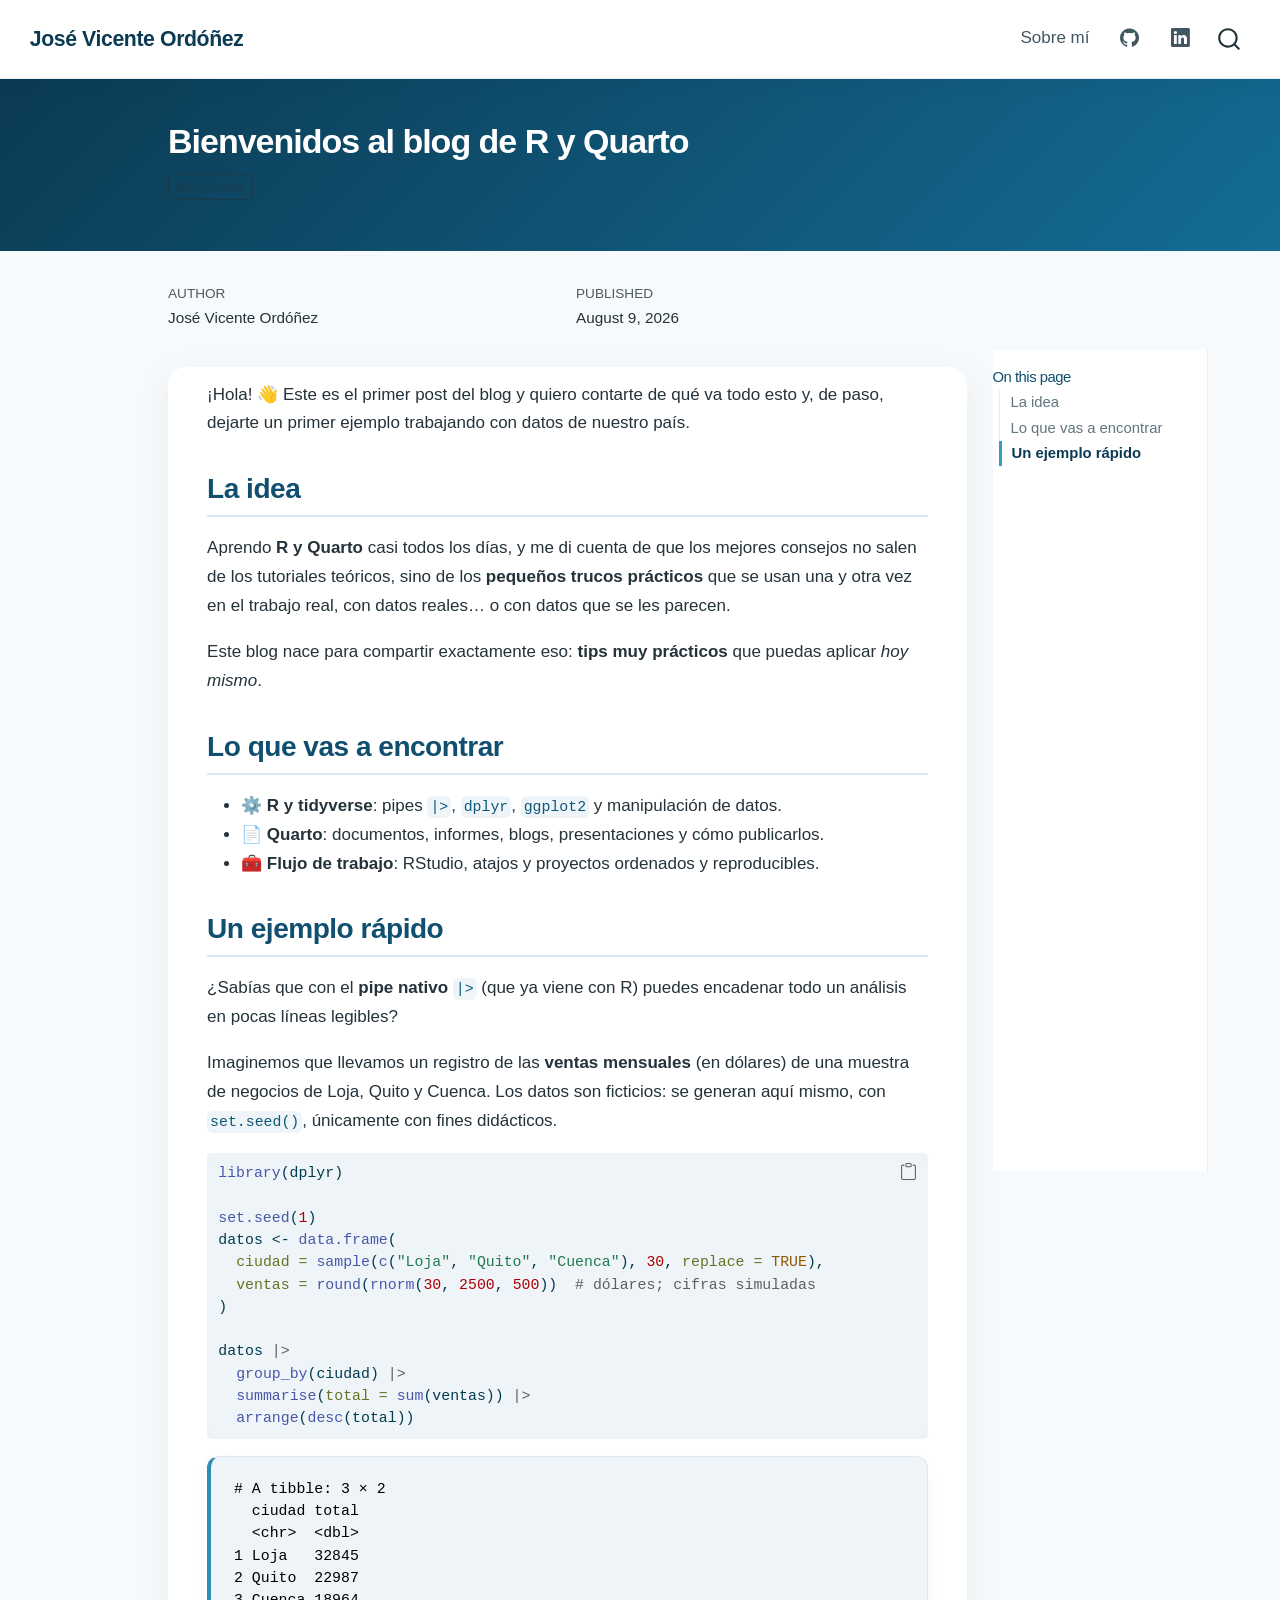
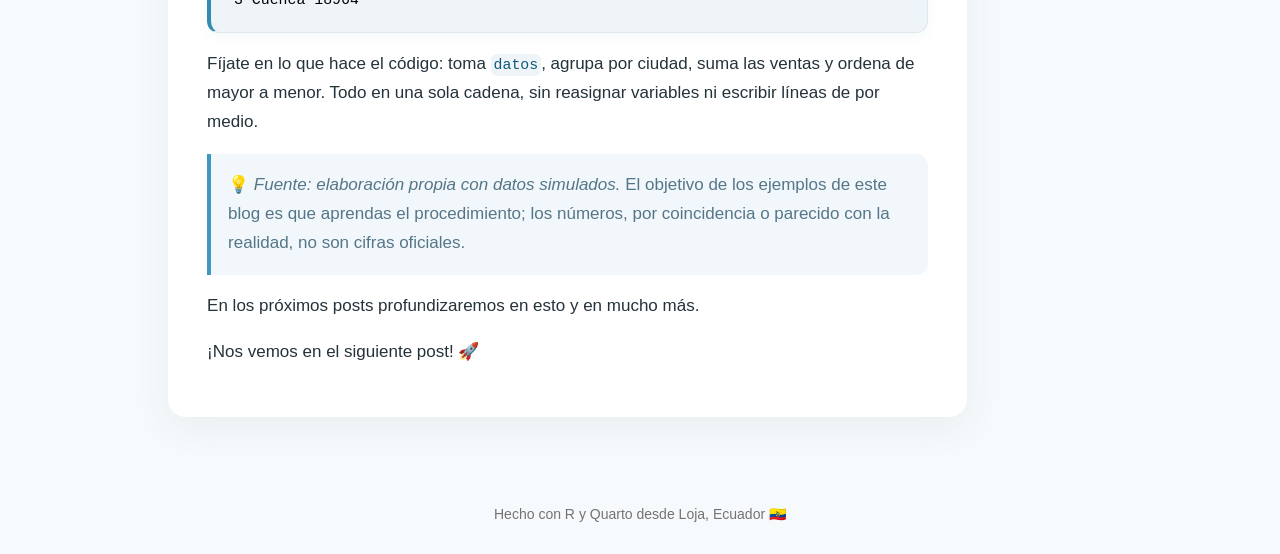
==== commit d24691a0: "Actualiza redes sociales (LinkedIn y GitHub) y mejora la pagina Sobre mi" ====
--- a/docs/posts/bienvenida/index.html
+++ b/docs/posts/bienvenida/index.html
@@ -116,12 +116,6 @@
 <meta property="og:site_name" content="José Vicente Ordóñez">
 <meta property="og:image:height" content="884">
 <meta property="og:image:width" content="577">
-<meta name="twitter:title" content="Bienvenidos al blog de R y Quarto – José Vicente Ordóñez">
-<meta name="twitter:description" content="Blog de R, Quarto y análisis de datos con ejemplos prácticos, reproducibles y en español, escritos desde Loja, Ecuador.">
-<meta name="twitter:image" content="https://josevicente1980.github.io/Mi_primer_blog/profile.png">
-<meta name="twitter:image-height" content="884">
-<meta name="twitter:image-width" content="577">
-<meta name="twitter:card" content="summary_large_image">
 </head>
 
 <body class="nav-fixed quarto-light">
@@ -151,7 +145,7 @@
 <span class="menu-text"></span></a>
   </li>  
   <li class="nav-item compact">
-    <a class="nav-link" href="https://bsky.app/"> <i class="bi bi-bluesky" role="img">
+    <a class="nav-link" href="https://www.linkedin.com/in/jos%C3%A9-ord%C3%B3%C3%B1ez-b895a12a/"> <i class="bi bi-linkedin" role="img">
 </i> 
 <span class="menu-text"></span></a>
   </li>  
